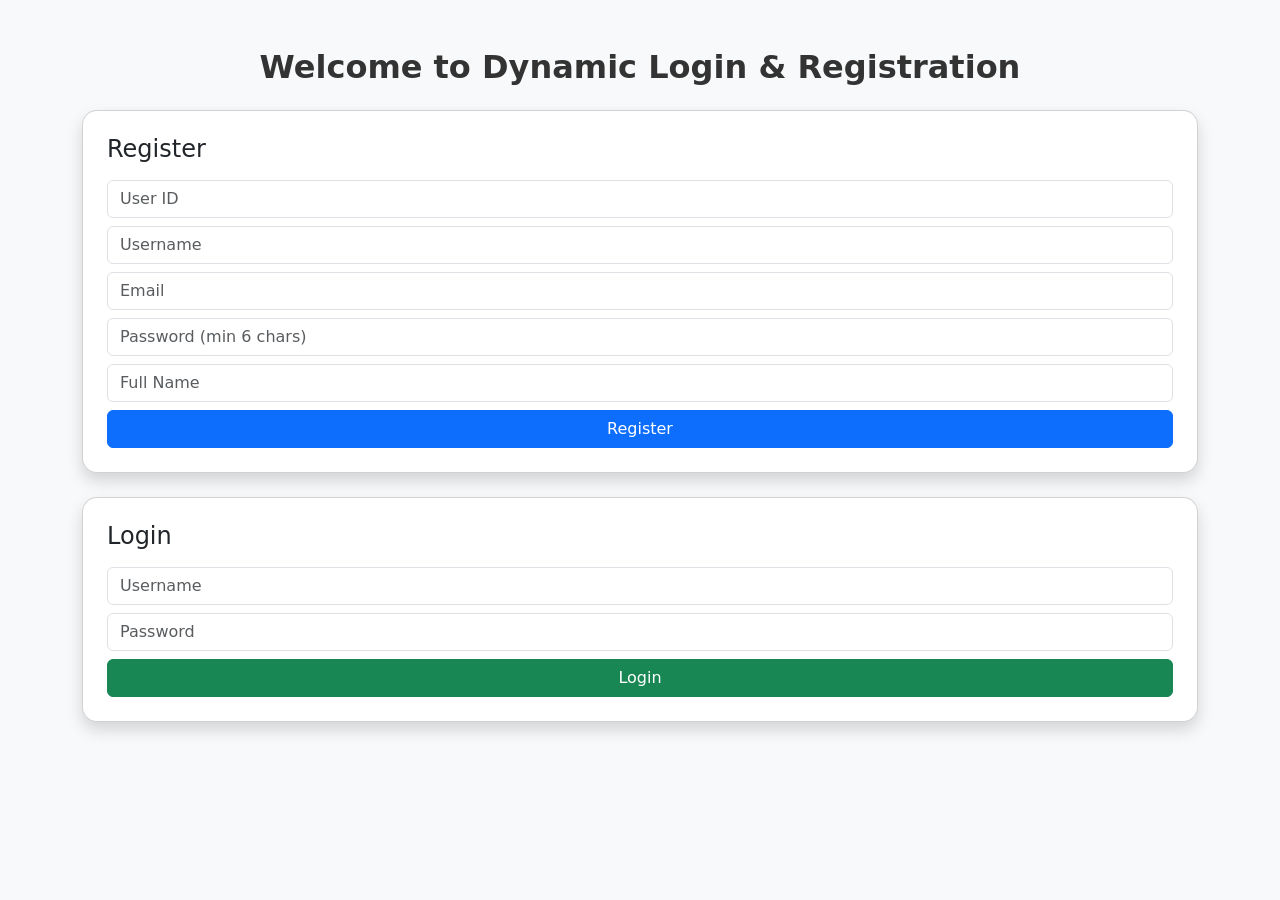
==== index.html @ f95a12e5 "Member 1: Added registration & login UI with validation" ====
<!DOCTYPE html>
<html lang="en">
<head>
    <meta charset="UTF-8">
    <meta name="viewport" content="width=device-width, initial-scale=1.0">
    <title>Dynamic Login & Registration</title>
    <link href="https://cdn.jsdelivr.net/npm/bootstrap@5.3.0/dist/css/bootstrap.min.css" rel="stylesheet">
    <style>
        body {
            background-color: #f8f9fa;
        }
        .card {
            border-radius: 15px;
        }
        h2 {
            font-weight: bold;
            color: #333;
        }
    </style>
</head>
<body class="container my-5">
    <h2 class="text-center mb-4">Welcome to Dynamic Login & Registration</h2>
    <div class="card p-4 mb-4 shadow">
        <h4 class="mb-3">Register</h4>
        <form id="registerForm">
            <input type="text" class="form-control mb-2" id="regId" placeholder="User ID" required>
            <input type="text" class="form-control mb-2" id="regUsername" placeholder="Username" required>
            <input type="email" class="form-control mb-2" id="regEmail" placeholder="Email" required>
            <input type="password" class="form-control mb-2" id="regPassword" placeholder="Password (min 6 chars)" minlength="6" required>
            <input type="text" class="form-control mb-2" id="regName" placeholder="Full Name" required>
            <button type="submit" class="btn btn-primary w-100">Register</button>
        </form>
    </div>
    <div class="card p-4 shadow">
        <h4 class="mb-3">Login</h4>
        <form id="loginForm">
            <input type="text" class="form-control mb-2" id="loginUsername" placeholder="Username" required>
            <input type="password" class="form-control mb-2" id="loginPassword" placeholder="Password" required>
            <button type="submit" class="btn btn-success w-100">Login</button>
        </form>
    </div>
    <script>
        function registerUser(userData) {
            fetch('users.json')
                .then(response => response.json())
                .then(users => {
                    if (users.some(u => u.username === userData.username || u.email === userData.email)) {
                        alert("Username or Email already exists!");
                        return;
                    }
                    users.push(userData);
                    return fetch('users.json', {
                        method: 'POST',
                        headers: { 'Content-Type': 'application/json' },
                        body: JSON.stringify(users)
                    });
                })
                .then(() => alert("Registration successful!"))
                .catch(error => console.error("Error:", error));
        }

        function loginUser(username, password) {
            fetch('users.json')
                .then(response => response.json())
                .then(users => {
                    const foundUser = users.find(u => u.username === username && u.password === password);
                    if (foundUser) {
                        localStorage.setItem('loggedInUser', JSON.stringify(foundUser));
                        alert("Login successful!");
                        window.location.href = "profile.html";
                    } else {
                        alert("Invalid username or password!");
                    }
                })
                .catch(error => console.error("Error:", error));
        }

        document.getElementById("registerForm").addEventListener("submit", function(event) {
            event.preventDefault();
            const userData = {
                id: document.getElementById("regId").value.trim(),
                username: document.getElementById("regUsername").value.trim(),
                email: document.getElementById("regEmail").value.trim(),
                password: document.getElementById("regPassword").value.trim(),
                name: document.getElementById("regName").value.trim()
            };
            if (!userData.id || !userData.username || !userData.email || !userData.password || !userData.name) {
                alert("All fields are required!");
                return;
            }
            if (userData.password.length < 6) {
                alert("Password must be at least 6 characters long!");
                return;
            }
            registerUser(userData);
            this.reset();
        });

        document.getElementById("loginForm").addEventListener("submit", function(event) {
            event.preventDefault();
            const username = document.getElementById("loginUsername").value.trim();
            const password = document.getElementById("loginPassword").value.trim();
            if (!username || !password) {
                alert("Please fill in all fields!");
                return;
            }
            loginUser(username, password);
            this.reset();
        });
    </script>
</body>
</html>
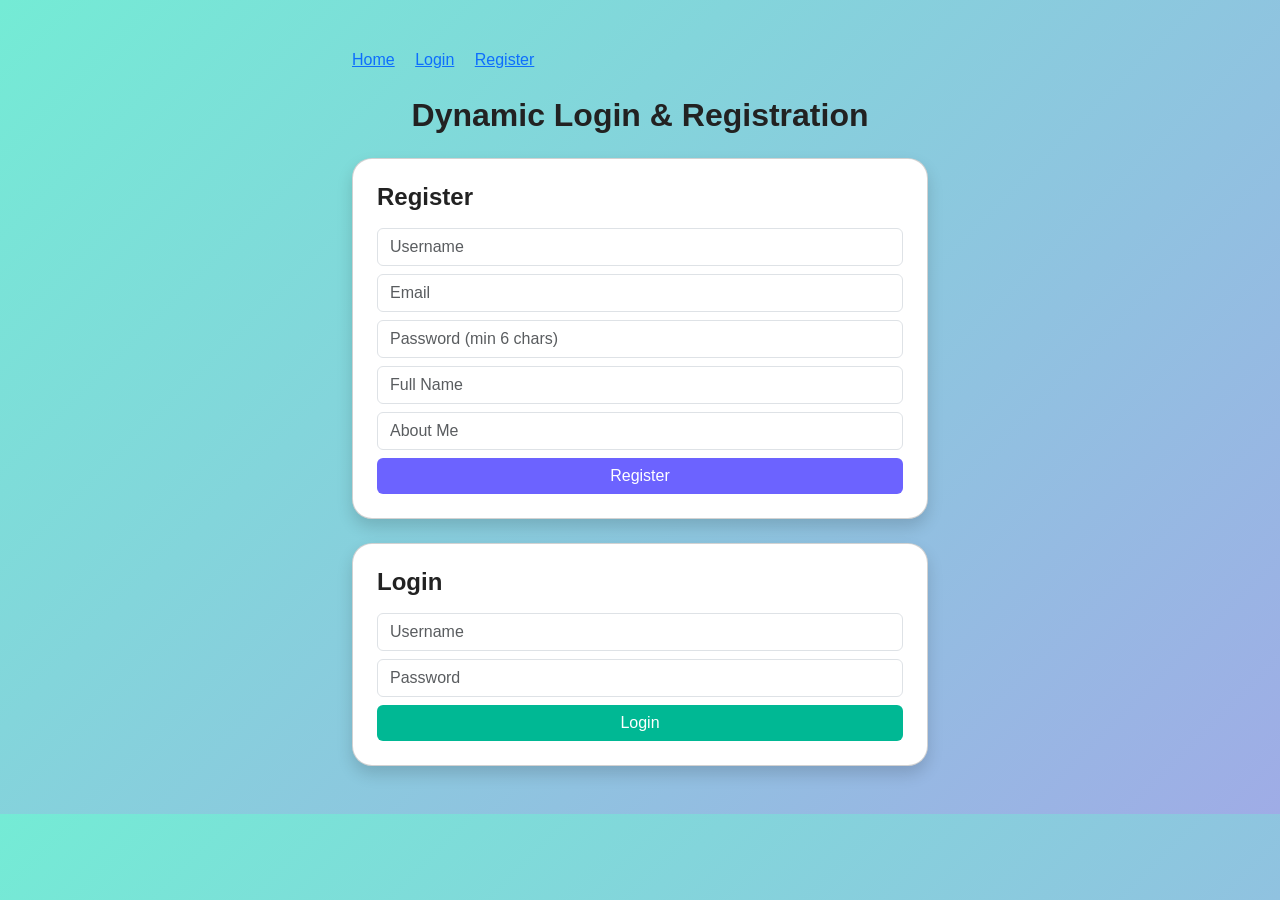
==== commit 35632a84: "Add registration form feature" ====
--- a/index.html
+++ b/index.html
@@ -1,112 +1,42 @@
 <!DOCTYPE html>
 <html lang="en">
 <head>
-    <meta charset="UTF-8">
-    <meta name="viewport" content="width=device-width, initial-scale=1.0">
-    <title>Dynamic Login & Registration</title>
-    <link href="https://cdn.jsdelivr.net/npm/bootstrap@5.3.0/dist/css/bootstrap.min.css" rel="stylesheet">
-    <style>
-        body {
-            background-color: #f8f9fa;
-        }
-        .card {
-            border-radius: 15px;
-        }
-        h2 {
-            font-weight: bold;
-            color: #333;
-        }
-    </style>
+  <meta charset="UTF-8">
+  <meta name="viewport" content="width=device-width, initial-scale=1.0">
+  <title>Dynamic Login & Registration</title>
+  <link href="https://cdn.jsdelivr.net/npm/bootstrap@5.3.0/dist/css/bootstrap.min.css" rel="stylesheet">
+  <link rel="stylesheet" href="css/style.css">
 </head>
 <body class="container my-5">
-    <h2 class="text-center mb-4">Welcome to Dynamic Login & Registration</h2>
-    <div class="card p-4 mb-4 shadow">
-        <h4 class="mb-3">Register</h4>
-        <form id="registerForm">
-            <input type="text" class="form-control mb-2" id="regId" placeholder="User ID" required>
-            <input type="text" class="form-control mb-2" id="regUsername" placeholder="Username" required>
-            <input type="email" class="form-control mb-2" id="regEmail" placeholder="Email" required>
-            <input type="password" class="form-control mb-2" id="regPassword" placeholder="Password (min 6 chars)" minlength="6" required>
-            <input type="text" class="form-control mb-2" id="regName" placeholder="Full Name" required>
-            <button type="submit" class="btn btn-primary w-100">Register</button>
-        </form>
-    </div>
-    <div class="card p-4 shadow">
-        <h4 class="mb-3">Login</h4>
-        <form id="loginForm">
-            <input type="text" class="form-control mb-2" id="loginUsername" placeholder="Username" required>
-            <input type="password" class="form-control mb-2" id="loginPassword" placeholder="Password" required>
-            <button type="submit" class="btn btn-success w-100">Login</button>
-        </form>
-    </div>
-    <script>
-        function registerUser(userData) {
-            fetch('users.json')
-                .then(response => response.json())
-                .then(users => {
-                    if (users.some(u => u.username === userData.username || u.email === userData.email)) {
-                        alert("Username or Email already exists!");
-                        return;
-                    }
-                    users.push(userData);
-                    return fetch('users.json', {
-                        method: 'POST',
-                        headers: { 'Content-Type': 'application/json' },
-                        body: JSON.stringify(users)
-                    });
-                })
-                .then(() => alert("Registration successful!"))
-                .catch(error => console.error("Error:", error));
-        }
 
-        function loginUser(username, password) {
-            fetch('users.json')
-                .then(response => response.json())
-                .then(users => {
-                    const foundUser = users.find(u => u.username === username && u.password === password);
-                    if (foundUser) {
-                        localStorage.setItem('loggedInUser', JSON.stringify(foundUser));
-                        alert("Login successful!");
-                        window.location.href = "profile.html";
-                    } else {
-                        alert("Invalid username or password!");
-                    }
-                })
-                .catch(error => console.error("Error:", error));
-        }
+  <div id="navbar" class="mb-4"></div>
 
-        document.getElementById("registerForm").addEventListener("submit", function(event) {
-            event.preventDefault();
-            const userData = {
-                id: document.getElementById("regId").value.trim(),
-                username: document.getElementById("regUsername").value.trim(),
-                email: document.getElementById("regEmail").value.trim(),
-                password: document.getElementById("regPassword").value.trim(),
-                name: document.getElementById("regName").value.trim()
-            };
-            if (!userData.id || !userData.username || !userData.email || !userData.password || !userData.name) {
-                alert("All fields are required!");
-                return;
-            }
-            if (userData.password.length < 6) {
-                alert("Password must be at least 6 characters long!");
-                return;
-            }
-            registerUser(userData);
-            this.reset();
-        });
+  <h2 class="text-center mb-4">Dynamic Login & Registration</h2>
 
-        document.getElementById("loginForm").addEventListener("submit", function(event) {
-            event.preventDefault();
-            const username = document.getElementById("loginUsername").value.trim();
-            const password = document.getElementById("loginPassword").value.trim();
-            if (!username || !password) {
-                alert("Please fill in all fields!");
-                return;
-            }
-            loginUser(username, password);
-            this.reset();
-        });
-    </script>
+  <!-- Registration -->
+  <div class="card p-4 mb-4 shadow">
+    <h4 class="mb-3">Register</h4>
+    <form id="registerForm">
+      <input type="text" class="form-control mb-2" id="regUsername" placeholder="Username" required>
+      <input type="email" class="form-control mb-2" id="regEmail" placeholder="Email" required>
+      <input type="password" class="form-control mb-2" id="regPassword" placeholder="Password (min 6 chars)" minlength="6" required>
+      <input type="text" class="form-control mb-2" id="regName" placeholder="Full Name" required>
+      <input type="text" class="form-control mb-2" id="regAbout" placeholder="About Me">
+      <button type="submit" class="btn btn-primary w-100">Register</button>
+    </form>
+  </div>
+
+  <!-- Login -->
+  <div class="card p-4 shadow">
+    <h4 class="mb-3">Login</h4>
+    <form id="loginForm">
+      <input type="text" class="form-control mb-2" id="loginUsername" placeholder="Username" required>
+      <input type="password" class="form-control mb-2" id="loginPassword" placeholder="Password" required>
+      <button type="submit" class="btn btn-success w-100">Login</button>
+    </form>
+  </div>
+
+  <script src="js/utils.js"></script>
+  <script src="js/authentication.js"></script>
 </body>
-</html>
+</html>
--- a/css/style.css
+++ b/css/style.css
@@ -0,0 +1,47 @@
+body {
+  background: linear-gradient(135deg, #74ebd5, #9face6);
+  font-family: 'Segoe UI', Tahoma, Geneva, Verdana, sans-serif;
+  color: #333;
+}
+
+.container {
+  max-width: 600px;
+}
+
+.card {
+  border-radius: 20px;
+  box-shadow: 0px 8px 20px rgba(0, 0, 0, 0.15);
+  padding: 25px;
+  background: #fff;
+}
+
+h2, h4 {
+  font-weight: bold;
+  color: #222;
+}
+
+.btn-primary {
+  background: #6c63ff;
+  border: none;
+}
+
+.btn-success {
+  background: #00b894;
+  border: none;
+}
+
+.btn-danger {
+  background: #d63031;
+  border: none;
+}
+
+.btn-warning {
+  background: #fdcb6e;
+  border: none;
+}
+
+.btn:hover {
+  opacity: 0.9;
+  transform: scale(1.02);
+  transition: 0.2s;
+}
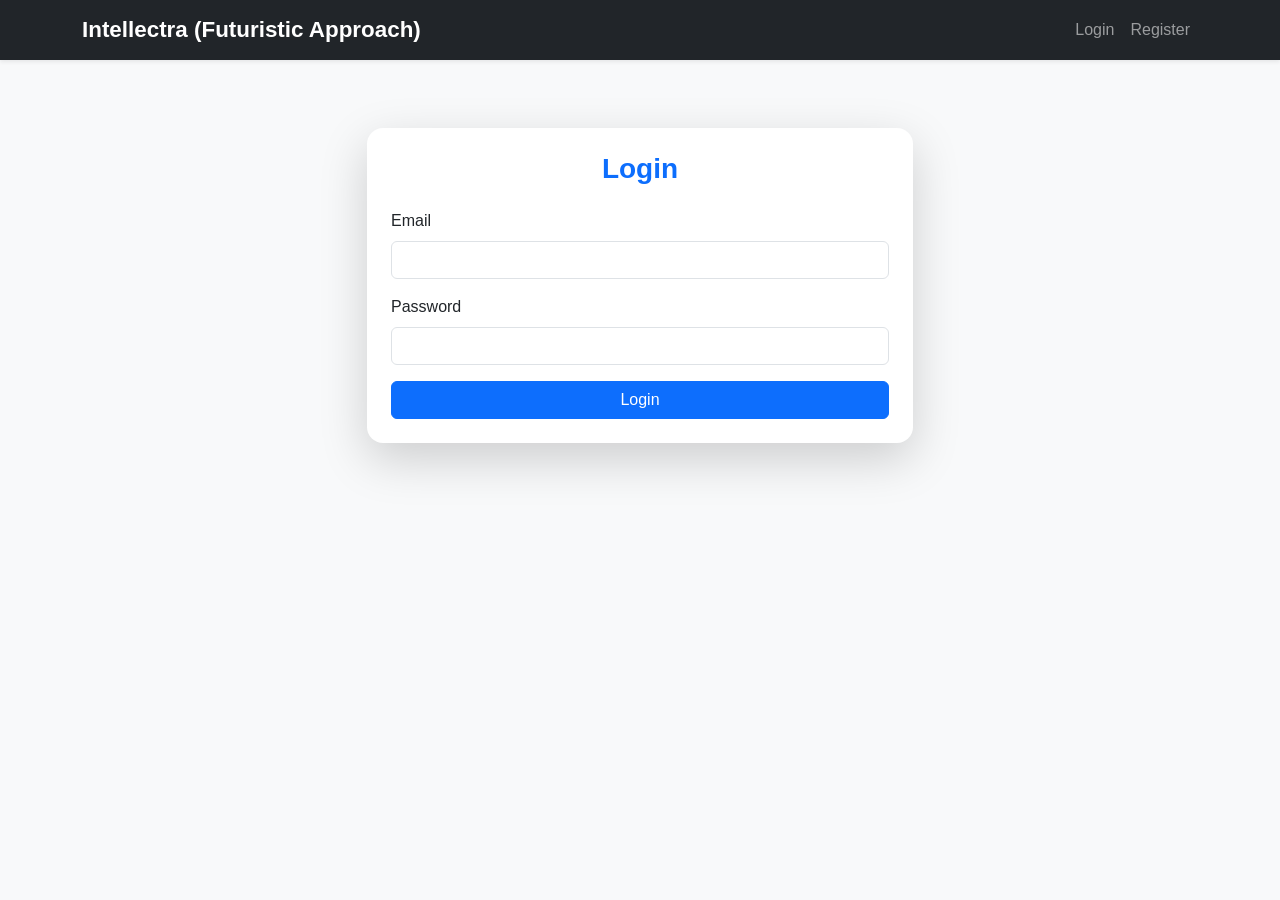
==== commit 1d70d602: "Deleted old files and added new project files" ====
--- a/index.html
+++ b/index.html
@@ -3,40 +3,77 @@
 <head>
   <meta charset="UTF-8">
   <meta name="viewport" content="width=device-width, initial-scale=1.0">
-  <title>Dynamic Login & Registration</title>
-  <link href="https://cdn.jsdelivr.net/npm/bootstrap@5.3.0/dist/css/bootstrap.min.css" rel="stylesheet">
-  <link rel="stylesheet" href="css/style.css">
+  <title>Login & Register</title>
+  <link href="https://cdn.jsdelivr.net/npm/bootstrap@5.3.2/dist/css/bootstrap.min.css" rel="stylesheet">
+  <link href="style.css" rel="stylesheet">
 </head>
-<body class="container my-5">
+<body class="bg-light">
 
-  <div id="navbar" class="mb-4"></div>
 
-  <h2 class="text-center mb-4">Dynamic Login & Registration</h2>
+<nav class="navbar navbar-expand-lg navbar-dark bg-dark shadow-sm">
+  <div class="container">
+    <a class="navbar-brand fw-bold" href="index.html">Intellectra (Futuristic Approach)</a>
+    <div class="collapse navbar-collapse">
+      <ul class="navbar-nav ms-auto" id="navbar"></ul>
+    </div>
+  </div>
+</nav>
 
-  <!-- Registration -->
-  <div class="card p-4 mb-4 shadow">
-    <h4 class="mb-3">Register</h4>
-    <form id="registerForm">
-      <input type="text" class="form-control mb-2" id="regUsername" placeholder="Username" required>
-      <input type="email" class="form-control mb-2" id="regEmail" placeholder="Email" required>
-      <input type="password" class="form-control mb-2" id="regPassword" placeholder="Password (min 6 chars)" minlength="6" required>
-      <input type="text" class="form-control mb-2" id="regName" placeholder="Full Name" required>
-      <input type="text" class="form-control mb-2" id="regAbout" placeholder="About Me">
-      <button type="submit" class="btn btn-primary w-100">Register</button>
-    </form>
+<div class="container py-5">
+  <div class="row justify-content-center">
+    <div class="col-md-6">
+
+      
+      <div id="alertBox"></div>
+
+     
+      <div class="card shadow-lg rounded-4 border-0" id="loginCard">
+        <div class="card-body p-4">
+          <h3 class="text-center mb-4 text-primary">Login</h3>
+          <form id="loginForm">
+            <div class="mb-3">
+              <label class="form-label">Email</label>
+              <input type="email" class="form-control" id="loginEmail" required>
+            </div>
+            <div class="mb-3">
+              <label class="form-label">Password</label>
+              <input type="password" class="form-control" id="loginPassword" required>
+            </div>
+            <button type="submit" class="btn btn-primary w-100">Login</button>
+          </form>
+        </div>
+      </div>
+
+      
+      <div class="card shadow-lg rounded-4 border-0 d-none" id="registerCard">
+        <div class="card-body p-4">
+          <h3 class="text-center mb-4 text-success">Register</h3>
+          <form id="registerForm">
+            <div class="mb-3">
+              <label class="form-label">Full Name</label>
+              <input type="text" class="form-control" id="regName" required>
+            </div>
+            <div class="mb-3">
+              <label class="form-label">Email</label>
+              <input type="email" class="form-control" id="regEmail" required>
+            </div>
+            <div class="mb-3">
+              <label class="form-label">Password</label>
+              <input type="password" class="form-control" id="regPassword" required>
+            </div>
+            <div class="mb-3">
+              <label class="form-label">About Me</label>
+              <textarea class="form-control" id="regAbout" rows="3"></textarea>
+            </div>
+            <button type="submit" class="btn btn-success w-100">Register</button>
+          </form>
+        </div>
+      </div>
+
+    </div>
   </div>
+</div>
 
-  <!-- Login -->
-  <div class="card p-4 shadow">
-    <h4 class="mb-3">Login</h4>
-    <form id="loginForm">
-      <input type="text" class="form-control mb-2" id="loginUsername" placeholder="Username" required>
-      <input type="password" class="form-control mb-2" id="loginPassword" placeholder="Password" required>
-      <button type="submit" class="btn btn-success w-100">Login</button>
-    </form>
-  </div>
-
-  <script src="js/utils.js"></script>
-  <script src="js/authentication.js"></script>
+<script src="script.js"></script>
 </body>
-</html>+</html>
--- a/style.css
+++ b/style.css
@@ -0,0 +1,36 @@
+body {
+  font-family: 'Segoe UI', Tahoma, Geneva, Verdana, sans-serif;
+}
+
+
+.navbar-brand {
+  font-size: 1.4rem;
+}
+
+
+.card {
+  margin-top: 20px;
+}
+.card h3 {
+  font-weight: 600;
+}
+
+
+.profile-card {
+  max-width: 600px;
+}
+.profile-img {
+  width: 120px;
+  height: 120px;
+  object-fit: cover;
+  box-shadow: 0 4px 10px rgba(0,0,0,0.2);
+}
+
+
+.btn {
+  transition: all 0.2s ease-in-out;
+}
+.btn:hover {
+  transform: translateY(-2px);
+  box-shadow: 0 4px 10px rgba(0,0,0,0.2);
+}
